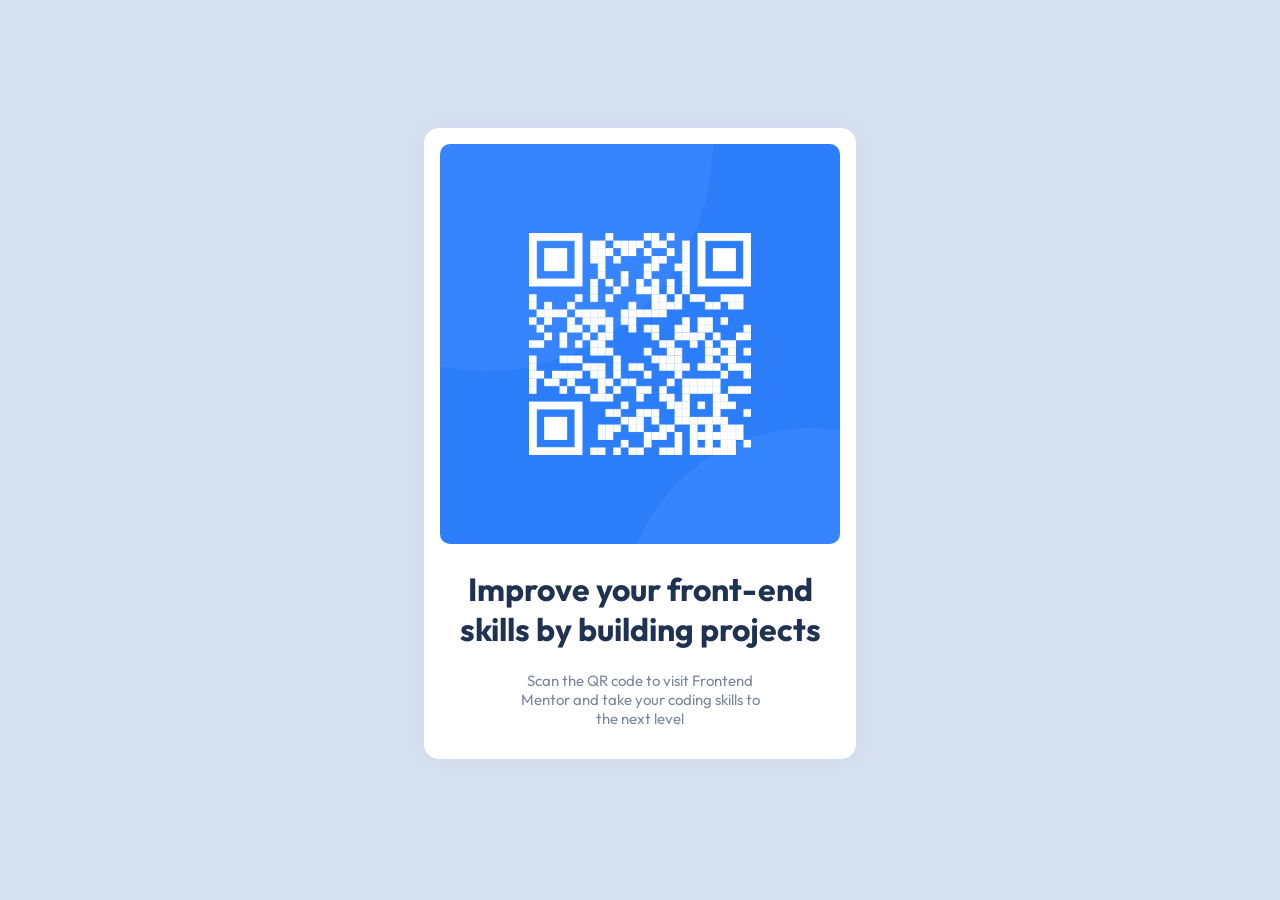
==== index.html @ a98f5520 "Update index.html" ====
<!DOCTYPE html>
<html lang="en">
<head>
  <meta charset="UTF-8">
  <meta name="viewport" content="width=device-width, initial-scale=1.0"> <!-- displays site properly based on user's device -->
  <link rel="icon" type="image/png" sizes="32x32" href="./images/favicon-32x32.png">
  <link href="stylesheet.css" rel="stylesheet" type="text/css">
  <link href="https://fonts.googleapis.com/css2?family=Outfit:wght@400;700&display=swap" rel="stylesheet">
</head>
<body>
  <div class="box">
    <img src="image-qr-code.png" class="QRImage">
      <h1 id="boxTitle"> Improve your front-end <br>
      skills by building projects
    </h1>
      <p id="subText">Scan the QR code to visit Frontend<br>
        Mentor and take your coding skills to <br>
        the next level
      </p>
  </div>
  <div class="attribution">
    <!-- Challenge by <a href="https://www.frontendmentor.io?ref=challenge" target="_blank">Frontend Mentor</a>. 
    Coded by <a href="#">Tanisha Somwaru</a>.-->
  </div>
</body>
</html>
---- stylesheet.css ----
body{
    background-color: hsl(212, 45%, 89%);
}

.box{
    background: hsl(0, 0%, 100%); 
    border-radius: 15px; 
    box-shadow: 0 0 10px 10px hsl(218, 44%, 88%);
    max-width: 25rem;
    padding: 1rem;
    margin: auto;
    margin-bottom: 5rem;
    margin-top: 8rem;
}

.QRImage{
    max-width: 25rem;
    border-radius: 10px;
}

#boxTitle{
    font-family: "Outfit", "sans-serif";
    font-weight: 700;
    color: hsl(218, 44%, 22%);
    text-align: center;
}

#subText{
    font-family: "Outfit";
    font-size: 15px;
    color: hsl(220, 15%, 55%);
    text-align: center;
}
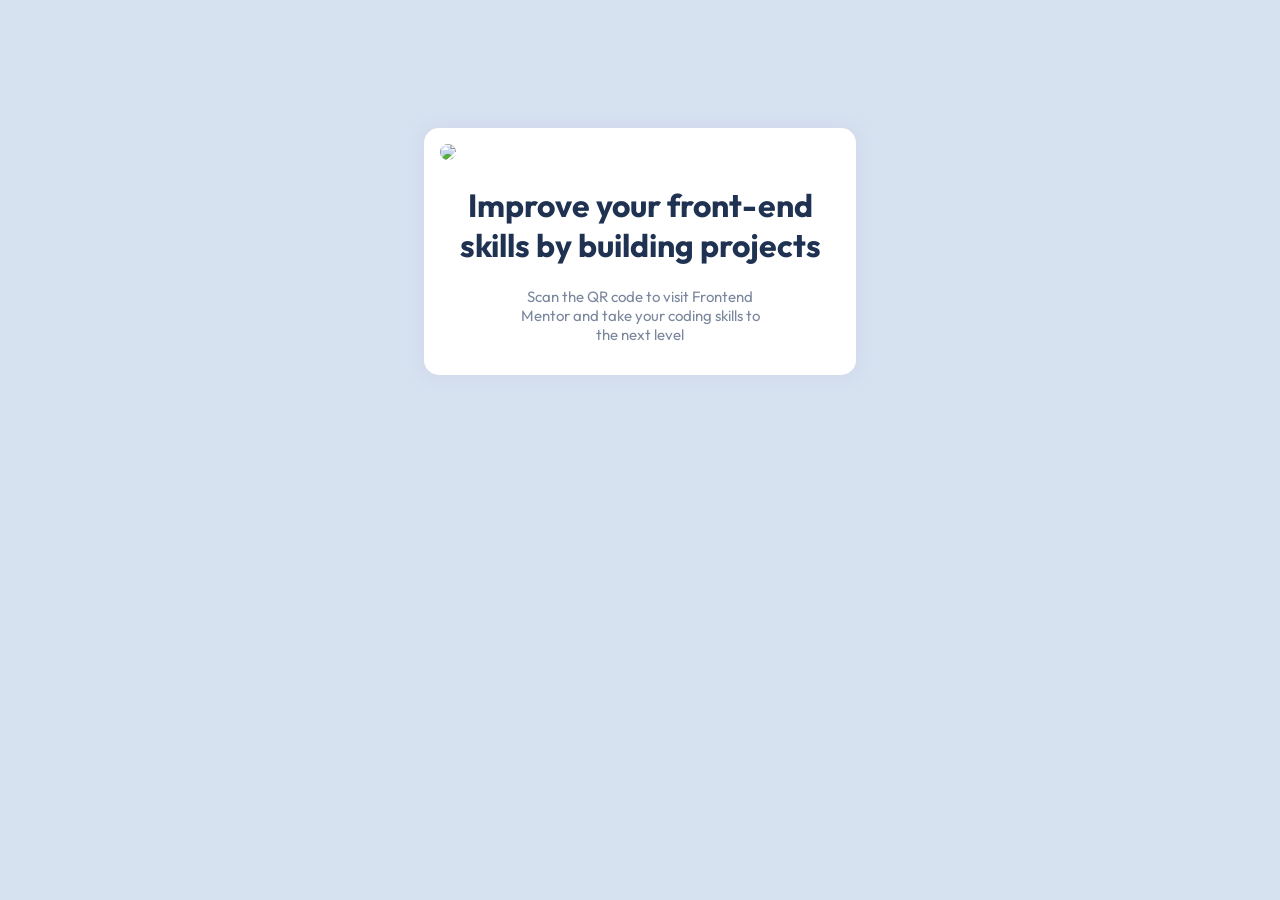
==== commit d66ed849: "Update index.html" ====
--- a/index.html
+++ b/index.html
@@ -9,7 +9,7 @@
 </head>
 <body>
   <div class="box">
-    <img src="image-qr-code.png" class="QRImage">
+    <img src="./images/image-qr-code.png" class="QRImage">
       <h1 id="boxTitle"> Improve your front-end <br>
       skills by building projects
     </h1>
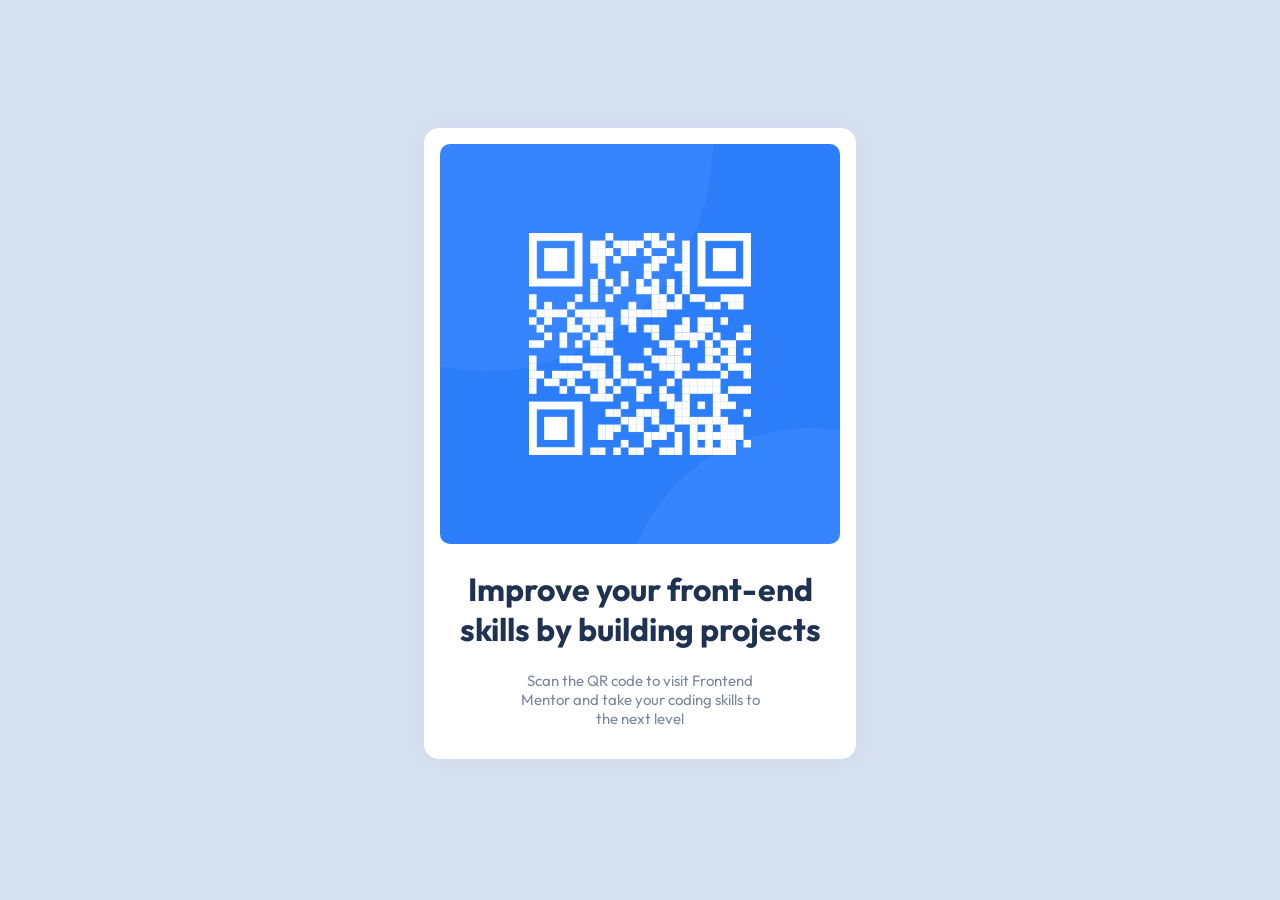
==== commit 5c4d15ad: "Update index.html" ====
--- a/index.html
+++ b/index.html
@@ -9,7 +9,7 @@
 </head>
 <body>
   <div class="box">
-    <img src="./images/image-qr-code.png" class="QRImage">
+    <img src="/image-qr-code.png" class="QRImage">
       <h1 id="boxTitle"> Improve your front-end <br>
       skills by building projects
     </h1>
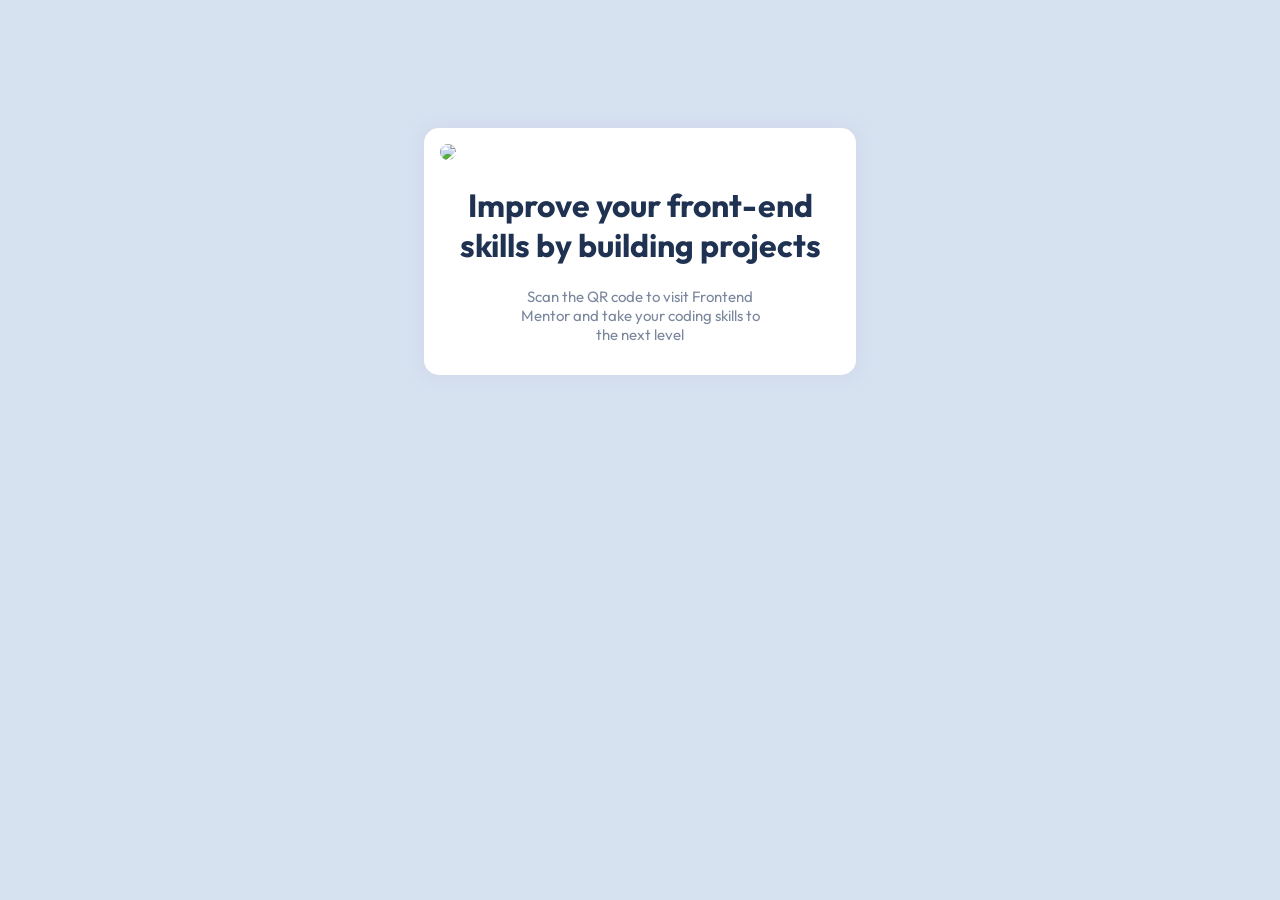
==== commit dbed969d: "Update index.html" ====
--- a/index.html
+++ b/index.html
@@ -9,7 +9,7 @@
 </head>
 <body>
   <div class="box">
-    <img src="/image-qr-code.png" class="QRImage">
+    <img src="images/image-qr-code.png" class="QRImage">
       <h1 id="boxTitle"> Improve your front-end <br>
       skills by building projects
     </h1>
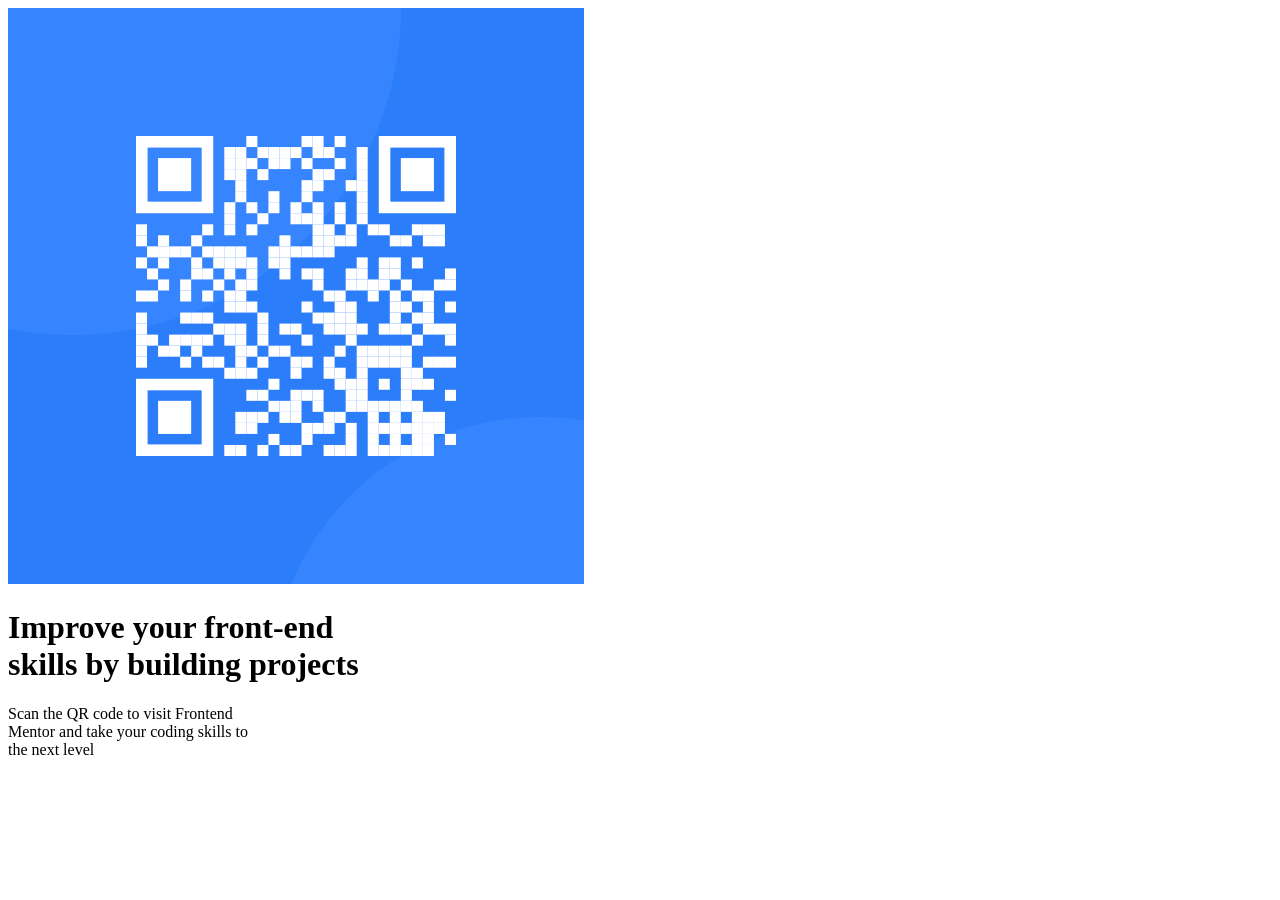
==== commit 6421ee46: "html file" ====
--- a/index.html
+++ b/index.html
@@ -23,4 +23,4 @@
     Coded by <a href="#">Tanisha Somwaru</a>.-->
   </div>
 </body>
-</html>
+</html>
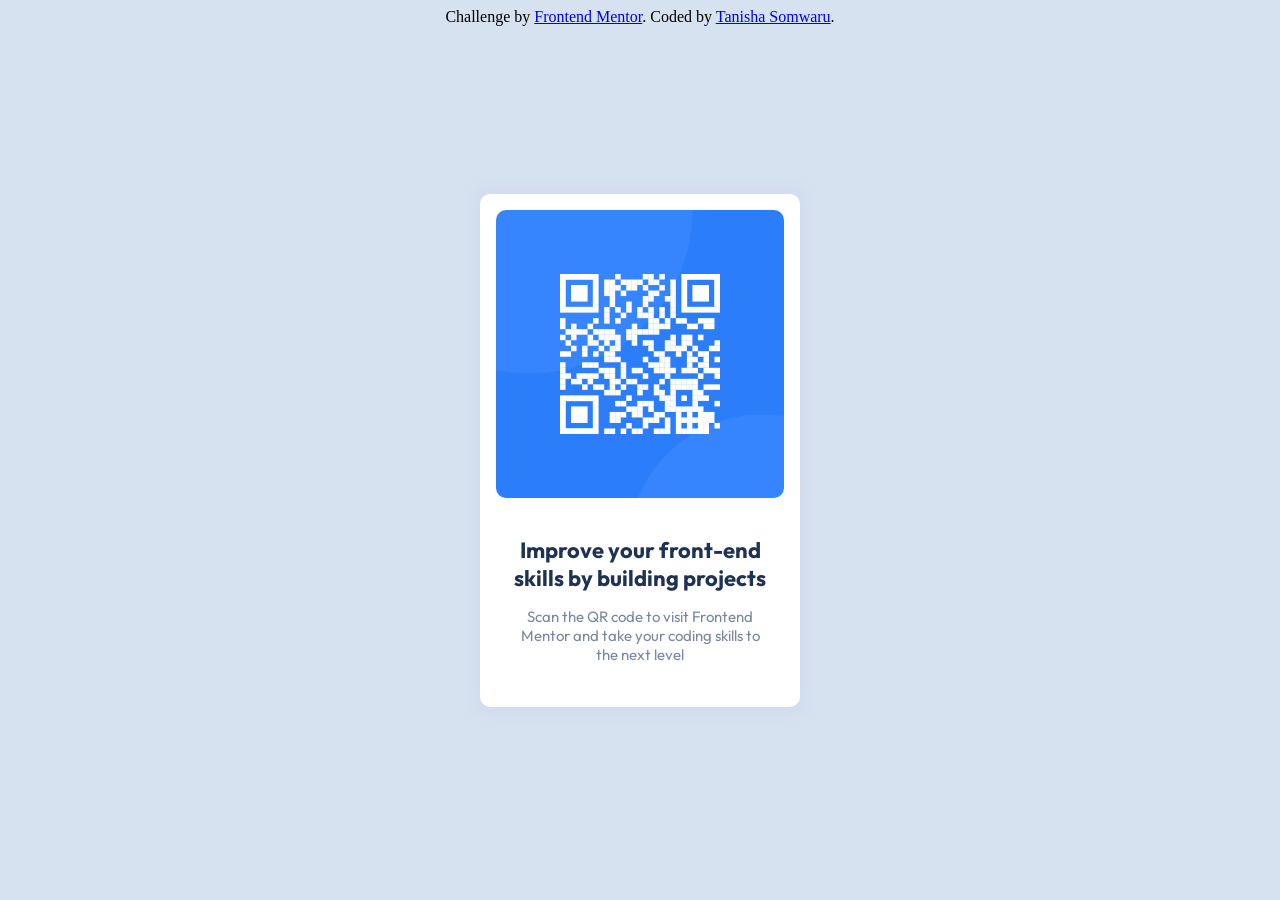
==== commit 35b81a18: "First commit" ====
--- a/index.html
+++ b/index.html
@@ -1,26 +1,31 @@
 <!DOCTYPE html>
 <html lang="en">
-<head>
-  <meta charset="UTF-8">
-  <meta name="viewport" content="width=device-width, initial-scale=1.0"> <!-- displays site properly based on user's device -->
-  <link rel="icon" type="image/png" sizes="32x32" href="./images/favicon-32x32.png">
-  <link href="stylesheet.css" rel="stylesheet" type="text/css">
-  <link href="https://fonts.googleapis.com/css2?family=Outfit:wght@400;700&display=swap" rel="stylesheet">
-</head>
-<body>
-  <div class="box">
-    <img src="images/image-qr-code.png" class="QRImage">
-      <h1 id="boxTitle"> Improve your front-end <br>
-      skills by building projects
-    </h1>
-      <p id="subText">Scan the QR code to visit Frontend<br>
-        Mentor and take your coding skills to <br>
-        the next level
-      </p>
-  </div>
-  <div class="attribution">
-    <!-- Challenge by <a href="https://www.frontendmentor.io?ref=challenge" target="_blank">Frontend Mentor</a>. 
-    Coded by <a href="#">Tanisha Somwaru</a>.-->
-  </div>
-</body>
+  <head>
+    <meta charset="UTF-8">
+    <meta name="viewport" content="width=device-width, initial-scale=1.0"> <!-- displays site properly based on user's device -->
+    <link rel="icon" type="image/png" sizes="32x32" href="./images/favicon-32x32.png">
+    <link href="stylesheet.css" rel="stylesheet" type="text/css">
+    <link href="https://fonts.googleapis.com/css2?family=Outfit:wght@400;700&display=swap" rel="stylesheet">
+  </head>
+  <body>
+    <div class="container">
+      <div class="imageBox">
+        <img src="images/image-qr-code.png" class="QRImage">
+      </div>
+
+      <div class="text">
+        <h1 id="boxTitle"> Improve your front-end
+          skills by building projects
+        </h1>
+        <p id="subText">Scan the QR code to visit Frontend<br>
+            Mentor and take your coding skills to <br>
+            the next level
+        </p>
+      </div>
+    </div>
+    <div class="attribution">
+      Challenge by <a href="https://www.frontendmentor.io?ref=challenge" target="_blank">Frontend Mentor</a>. 
+      Coded by <a href="#">Tanisha Somwaru</a>.
+    </div>
+  </body>
 </html>
--- a/stylesheet.css
+++ b/stylesheet.css
@@ -0,0 +1,42 @@
+body {
+    background-color: hsl(212, 45%, 89%);
+    text-align: center;
+}
+
+.container {
+    max-width: 320px;
+    max-height: 497px;
+    background-color: hsl(0, 0%, 100%);
+    box-shadow: 0 0 10px 10px hsl(218, 44%, 88%);
+    padding-top: 16px;
+    border-radius: 10px;
+    position: fixed;
+    margin: auto;
+    inset: 0;
+}
+
+.QRImage {
+    display: block;
+    max-width: 288px;
+    margin: auto;
+    border-radius: 10px;
+ }
+
+.text {
+    text-align: center;
+    padding: 24px 16px 16px;
+}
+
+#boxTitle {
+    font-family: "Outfit", "sans-serif";
+    font-weight: 700;
+    font-size: 22px;
+    color: hsl(218, 44%, 22%);
+}
+
+#subText {
+    font-family: "Outfit";
+    font-size: 15px;
+    color: hsl(220, 15%, 55%);
+}
+
